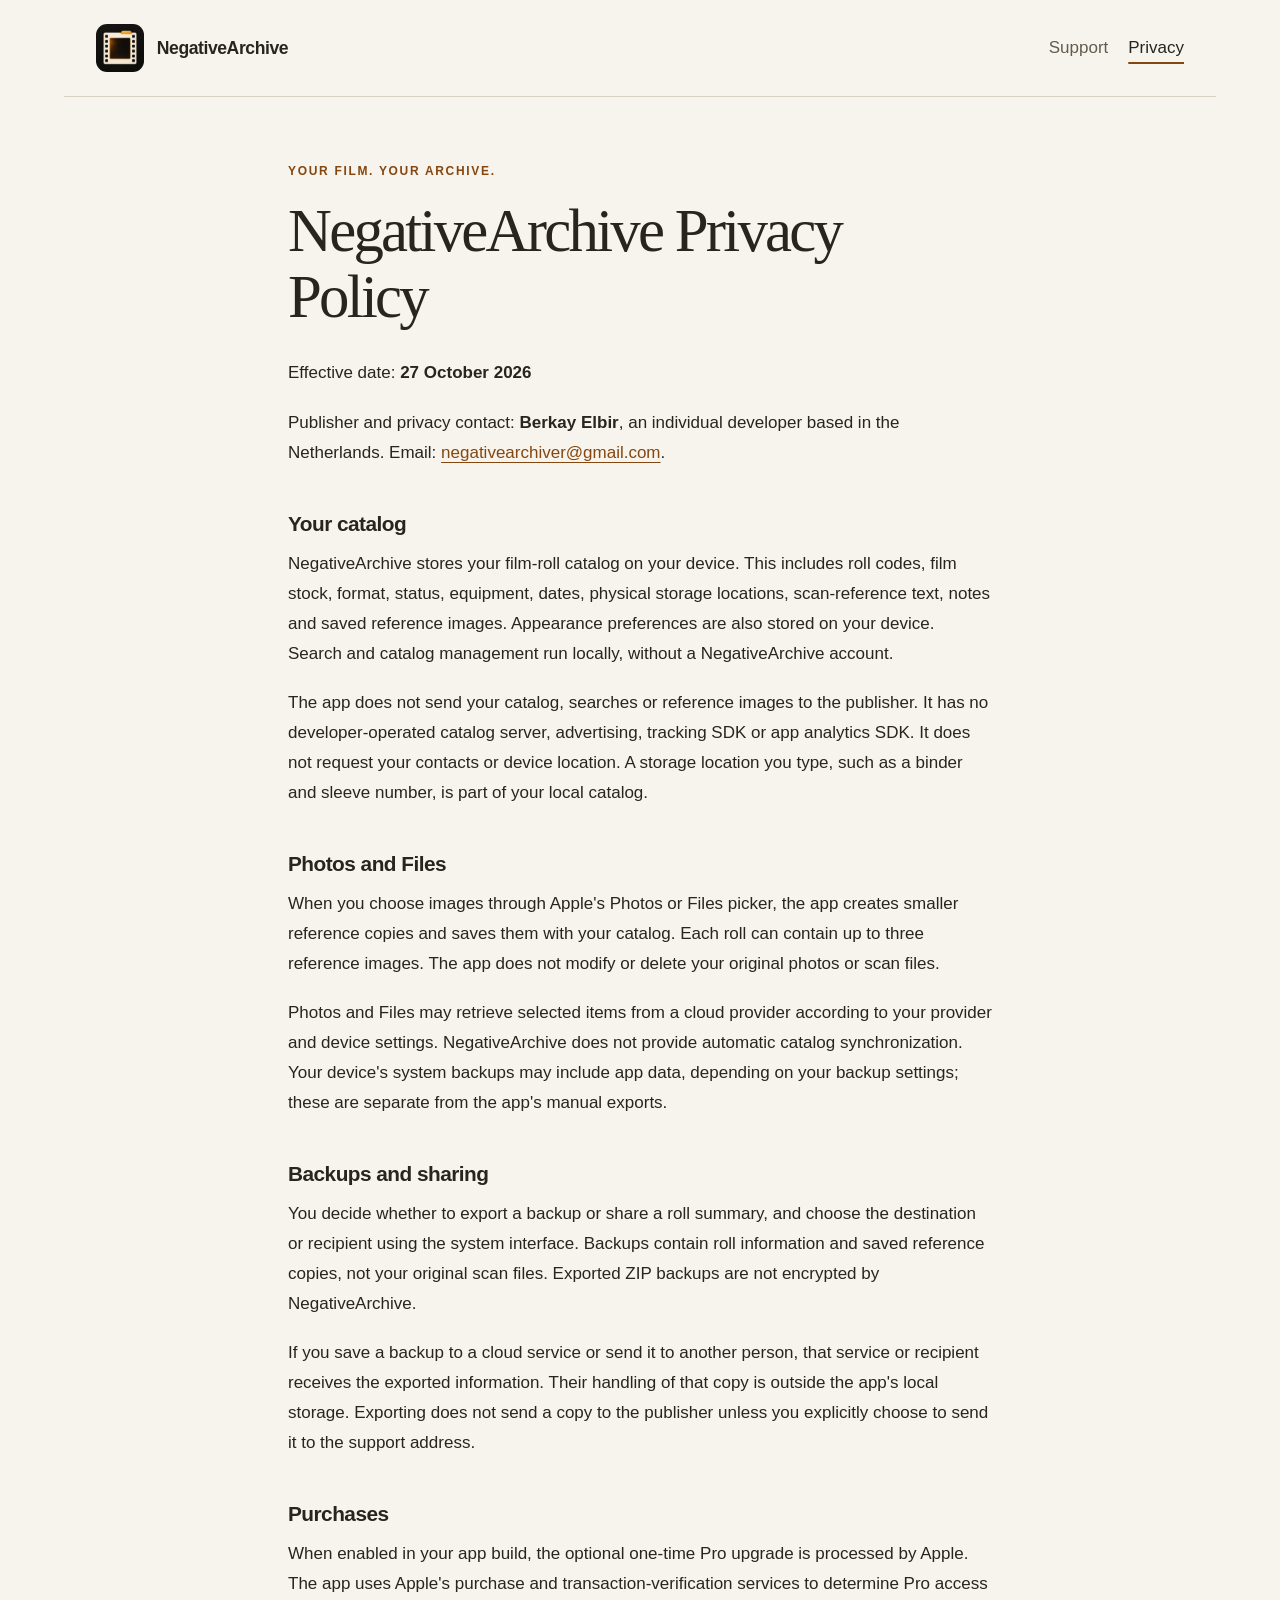
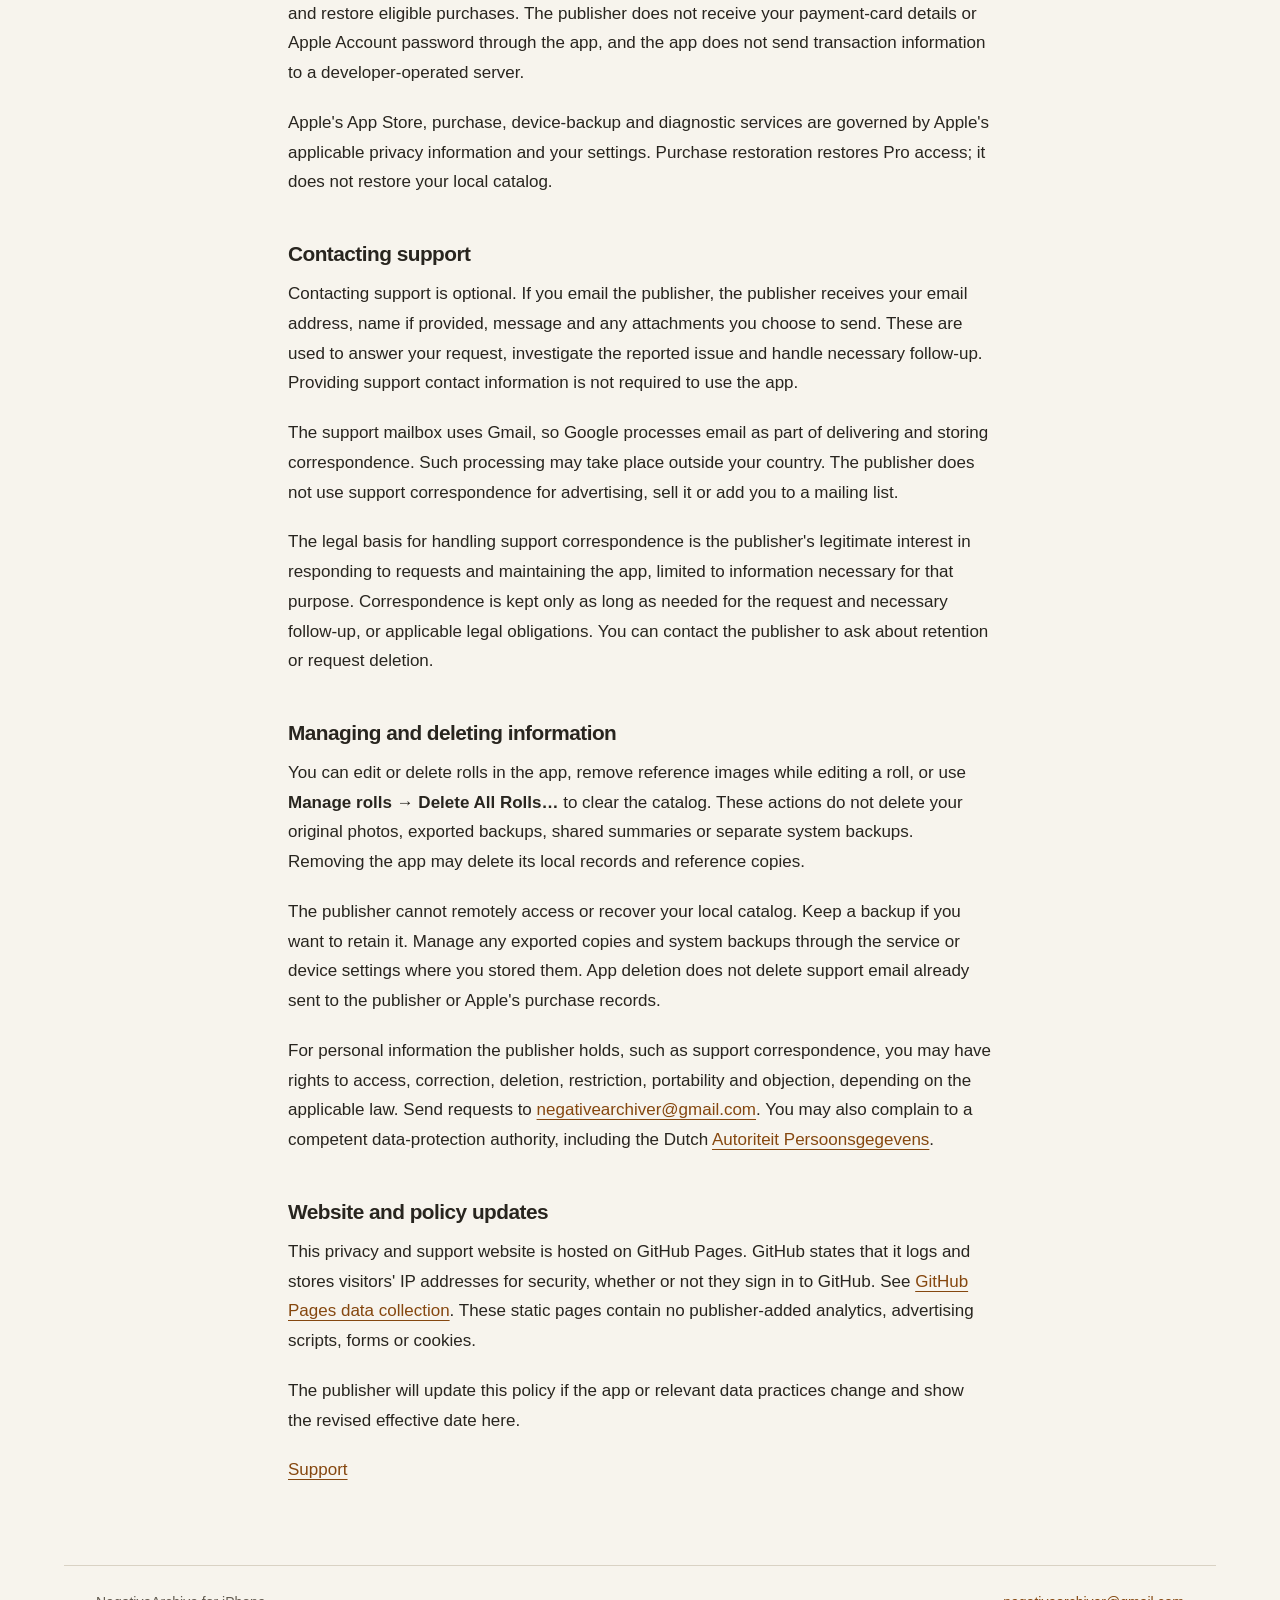
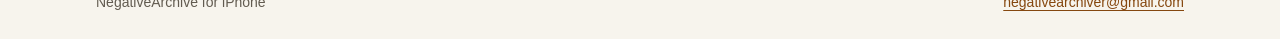
==== privacy.html @ 5b62bf60 "Add support and privacy website" ====
<!doctype html>
<html lang="en">
<head>
  <meta charset="utf-8">
  <meta name="viewport" content="width=device-width, initial-scale=1">
  <meta name="description" content="Privacy Policy for the NegativeArchive iPhone app.">
  <title>Privacy Policy · NegativeArchive</title>
  <link rel="icon" type="image/png" href="assets/app-icon.png">
  <link rel="stylesheet" href="styles.css">
</head>
<body>
  <a class="skip-link" href="#content">Skip to content</a>
  <header class="site-header">
    <a class="brand" href="index.html"><img src="assets/app-icon.png" width="48" height="48" alt=""><span>NegativeArchive</span></a>
    <nav aria-label="Main navigation"><a href="index.html">Support</a><a href="privacy.html" aria-current="page">Privacy</a></nav>
  </header>
  <main id="content" tabindex="-1">
    <p class="eyebrow">Your film. Your archive.</p>
    <article><h1>NegativeArchive Privacy Policy</h1>
<p>Effective date: <strong>27 October 2026</strong></p>
<p>Publisher and privacy contact: <strong>Berkay Elbir</strong>, an individual developer based in the Netherlands. Email: <a href="mailto:negativearchiver@gmail.com">negativearchiver@gmail.com</a>.</p>
<h2>Your catalog</h2>
<p>NegativeArchive stores your film-roll catalog on your device. This includes roll codes, film stock, format, status, equipment, dates, physical storage locations, scan-reference text, notes and saved reference images. Appearance preferences are also stored on your device. Search and catalog management run locally, without a NegativeArchive account.</p>
<p>The app does not send your catalog, searches or reference images to the publisher. It has no developer-operated catalog server, advertising, tracking SDK or app analytics SDK. It does not request your contacts or device location. A storage location you type, such as a binder and sleeve number, is part of your local catalog.</p>
<h2>Photos and Files</h2>
<p>When you choose images through Apple&#x27;s Photos or Files picker, the app creates smaller reference copies and saves them with your catalog. Each roll can contain up to three reference images. The app does not modify or delete your original photos or scan files.</p>
<p>Photos and Files may retrieve selected items from a cloud provider according to your provider and device settings. NegativeArchive does not provide automatic catalog synchronization. Your device&#x27;s system backups may include app data, depending on your backup settings; these are separate from the app&#x27;s manual exports.</p>
<h2>Backups and sharing</h2>
<p>You decide whether to export a backup or share a roll summary, and choose the destination or recipient using the system interface. Backups contain roll information and saved reference copies, not your original scan files. Exported ZIP backups are not encrypted by NegativeArchive.</p>
<p>If you save a backup to a cloud service or send it to another person, that service or recipient receives the exported information. Their handling of that copy is outside the app&#x27;s local storage. Exporting does not send a copy to the publisher unless you explicitly choose to send it to the support address.</p>
<h2>Purchases</h2>
<p>When enabled in your app build, the optional one-time Pro upgrade is processed by Apple. The app uses Apple&#x27;s purchase and transaction-verification services to determine Pro access and restore eligible purchases. The publisher does not receive your payment-card details or Apple Account password through the app, and the app does not send transaction information to a developer-operated server.</p>
<p>Apple&#x27;s App Store, purchase, device-backup and diagnostic services are governed by Apple&#x27;s applicable privacy information and your settings. Purchase restoration restores Pro access; it does not restore your local catalog.</p>
<h2>Contacting support</h2>
<p>Contacting support is optional. If you email the publisher, the publisher receives your email address, name if provided, message and any attachments you choose to send. These are used to answer your request, investigate the reported issue and handle necessary follow-up. Providing support contact information is not required to use the app.</p>
<p>The support mailbox uses Gmail, so Google processes email as part of delivering and storing correspondence. Such processing may take place outside your country. The publisher does not use support correspondence for advertising, sell it or add you to a mailing list.</p>
<p>The legal basis for handling support correspondence is the publisher&#x27;s legitimate interest in responding to requests and maintaining the app, limited to information necessary for that purpose. Correspondence is kept only as long as needed for the request and necessary follow-up, or applicable legal obligations. You can contact the publisher to ask about retention or request deletion.</p>
<h2>Managing and deleting information</h2>
<p>You can edit or delete rolls in the app, remove reference images while editing a roll, or use <strong>Manage rolls → Delete All Rolls…</strong> to clear the catalog. These actions do not delete your original photos, exported backups, shared summaries or separate system backups. Removing the app may delete its local records and reference copies.</p>
<p>The publisher cannot remotely access or recover your local catalog. Keep a backup if you want to retain it. Manage any exported copies and system backups through the service or device settings where you stored them. App deletion does not delete support email already sent to the publisher or Apple&#x27;s purchase records.</p>
<p>For personal information the publisher holds, such as support correspondence, you may have rights to access, correction, deletion, restriction, portability and objection, depending on the applicable law. Send requests to <a href="mailto:negativearchiver@gmail.com">negativearchiver@gmail.com</a>. You may also complain to a competent data-protection authority, including the Dutch <a href="https://autoriteitpersoonsgegevens.nl/en">Autoriteit Persoonsgegevens</a>.</p>
<h2>Website and policy updates</h2>
<p>This privacy and support website is hosted on GitHub Pages. GitHub states that it logs and stores visitors&#x27; IP addresses for security, whether or not they sign in to GitHub. See <a href="https://docs.github.com/en/pages/getting-started-with-github-pages/what-is-github-pages/#data-collection">GitHub Pages data collection</a>. These static pages contain no publisher-added analytics, advertising scripts, forms or cookies.</p>
<p>The publisher will update this policy if the app or relevant data practices change and show the revised effective date here.</p>
<p><a href="index.html">Support</a></p></article>
  </main>
  <footer class="site-footer"><span>NegativeArchive for iPhone</span><a href="mailto:negativearchiver@gmail.com">negativearchiver@gmail.com</a></footer>
</body>
</html>
---- styles.css ----
:root {
  color-scheme: light;
  --paper: #f7f4ed;
  --ink: #28251f;
  --muted: #625b50;
  --accent: #85470f;
  --line: #d9d2c4;
  font-family: -apple-system, BlinkMacSystemFont, "Segoe UI", sans-serif;
  color: var(--ink);
  background: var(--paper);
  font-synthesis: none;
  -webkit-text-size-adjust: 100%;
}
* { box-sizing: border-box; }
body { margin: 0; font-size: 1.0625rem; line-height: 1.75; }
a { color: var(--accent); text-underline-offset: .22em; overflow-wrap: anywhere; }
a:hover { text-decoration-thickness: .13em; }
a:focus-visible { outline: 3px solid var(--accent); outline-offset: 5px; border-radius: 2px; }
.site-header, .site-footer { max-width: 72rem; margin: auto; padding: 1.5rem 2rem; display: flex; align-items: center; justify-content: space-between; gap: 1.5rem; }
.site-header { border-bottom: 1px solid var(--line); }
.brand { display: flex; align-items: center; gap: .8rem; text-decoration: none; color: var(--ink); font-size: 1.1rem; font-weight: 650; letter-spacing: -.025em; }
.brand img { width: 48px; height: 48px; border-radius: 11px; }
nav { display: flex; gap: 1.25rem; }
nav a { min-height: 44px; display: inline-flex; align-items: center; color: var(--muted); text-decoration: none; }
nav a[aria-current] { color: var(--ink); text-decoration: underline; text-decoration-color: var(--accent); text-decoration-thickness: 2px; text-underline-offset: .5em; }
main { max-width: 48rem; margin: 4rem auto 5rem; padding: 0 2rem; outline: none; }
.eyebrow { font-size: .75rem; font-weight: 650; text-transform: uppercase; letter-spacing: .14em; color: var(--accent); margin: 0 0 1rem; }
h1 { font-family: Georgia, "Times New Roman", serif; font-size: clamp(2.3rem, 6vw, 3.8rem); line-height: 1.08; font-weight: 500; letter-spacing: -.045em; margin: 0 0 1.8rem; }
h2 { font-size: 1.3rem; line-height: 1.4; letter-spacing: -.025em; margin: 2.6rem 0 .7rem; }
p { margin: 0 0 1.25rem; }
strong { font-weight: 650; }
.draft-note { border-left: 3px solid var(--accent); padding: .8rem 1rem; margin-bottom: 1.75rem; background: #ede5d6; font-size: .9rem; color: #514432; }
.site-footer { border-top: 1px solid var(--line); font-size: .875rem; color: var(--muted); flex-wrap: wrap; }
.skip-link { position: absolute; top: -10rem; left: 1rem; background: var(--paper); padding: .75rem 1rem; z-index: 1; }
.skip-link:focus { top: 1rem; }
@media (max-width: 540px) {
  .site-header { align-items: flex-start; flex-direction: column; gap: .5rem; }
  .site-header, .site-footer { padding: 1rem 1.25rem; }
  main { margin: 2.5rem auto 3rem; padding: 0 1.25rem; }
  h1 { max-width: 12ch; }
  nav { gap: 1.5rem; }
}
@media print {
  .site-header, .site-footer, .skip-link { display: none; }
  main { max-width: none; margin: 0; padding: 0; }
  :root { background: white; color: black; }
}
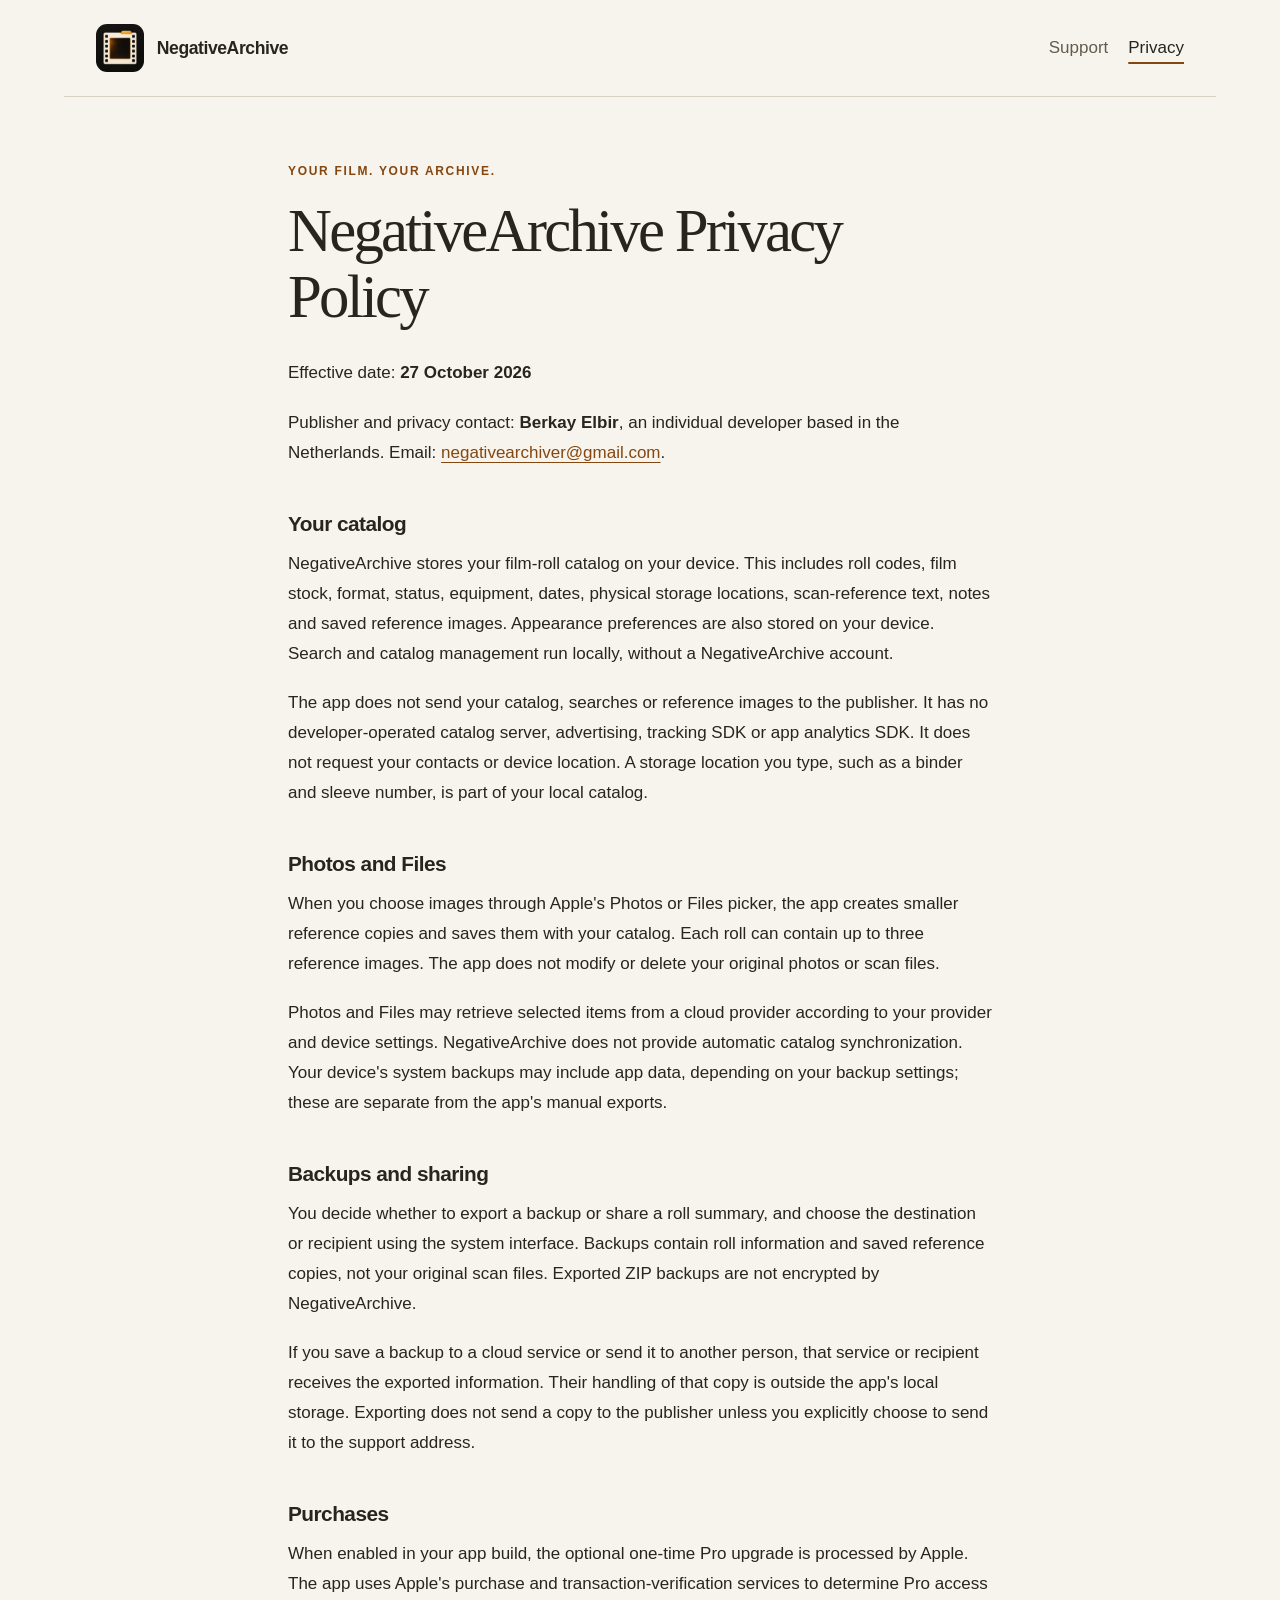
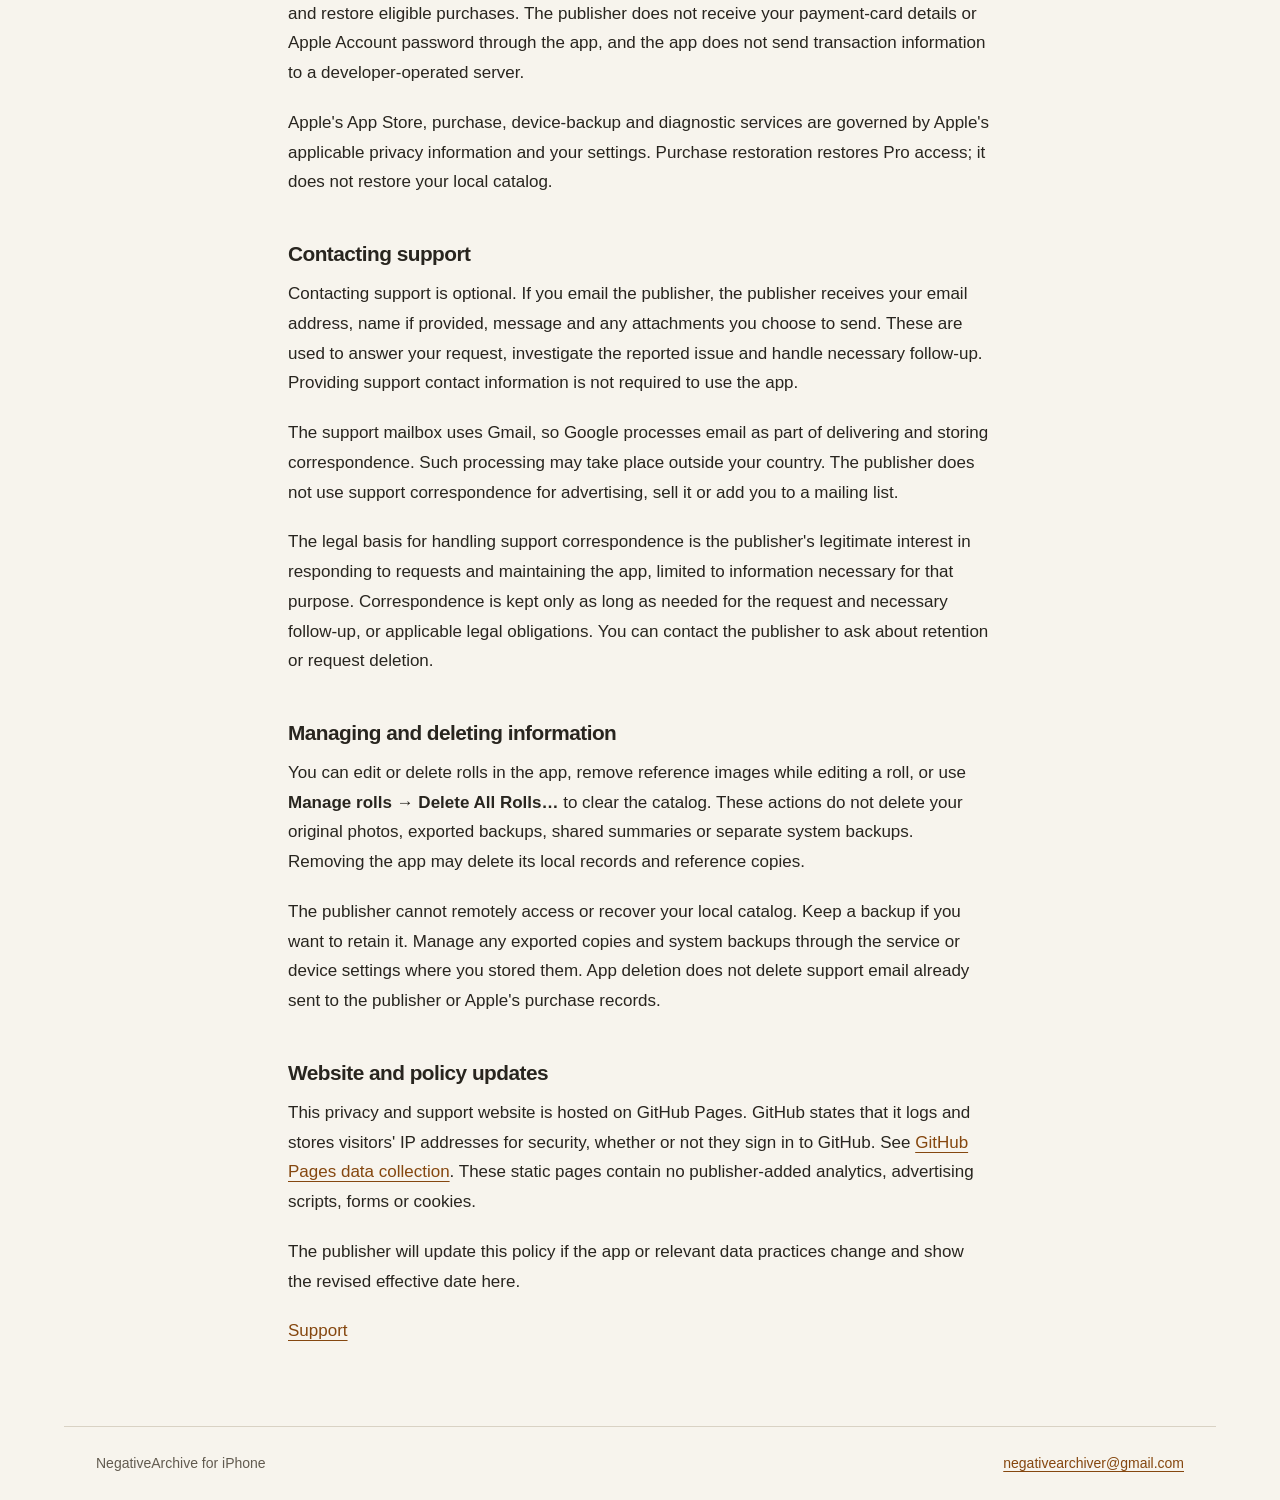
==== commit b91088ca: "privacy file updated" ====
--- a/privacy.html
+++ b/privacy.html
@@ -38,7 +38,6 @@
 <h2>Managing and deleting information</h2>
 <p>You can edit or delete rolls in the app, remove reference images while editing a roll, or use <strong>Manage rolls → Delete All Rolls…</strong> to clear the catalog. These actions do not delete your original photos, exported backups, shared summaries or separate system backups. Removing the app may delete its local records and reference copies.</p>
 <p>The publisher cannot remotely access or recover your local catalog. Keep a backup if you want to retain it. Manage any exported copies and system backups through the service or device settings where you stored them. App deletion does not delete support email already sent to the publisher or Apple&#x27;s purchase records.</p>
-<p>For personal information the publisher holds, such as support correspondence, you may have rights to access, correction, deletion, restriction, portability and objection, depending on the applicable law. Send requests to <a href="mailto:negativearchiver@gmail.com">negativearchiver@gmail.com</a>. You may also complain to a competent data-protection authority, including the Dutch <a href="https://autoriteitpersoonsgegevens.nl/en">Autoriteit Persoonsgegevens</a>.</p>
 <h2>Website and policy updates</h2>
 <p>This privacy and support website is hosted on GitHub Pages. GitHub states that it logs and stores visitors&#x27; IP addresses for security, whether or not they sign in to GitHub. See <a href="https://docs.github.com/en/pages/getting-started-with-github-pages/what-is-github-pages/#data-collection">GitHub Pages data collection</a>. These static pages contain no publisher-added analytics, advertising scripts, forms or cookies.</p>
 <p>The publisher will update this policy if the app or relevant data practices change and show the revised effective date here.</p>
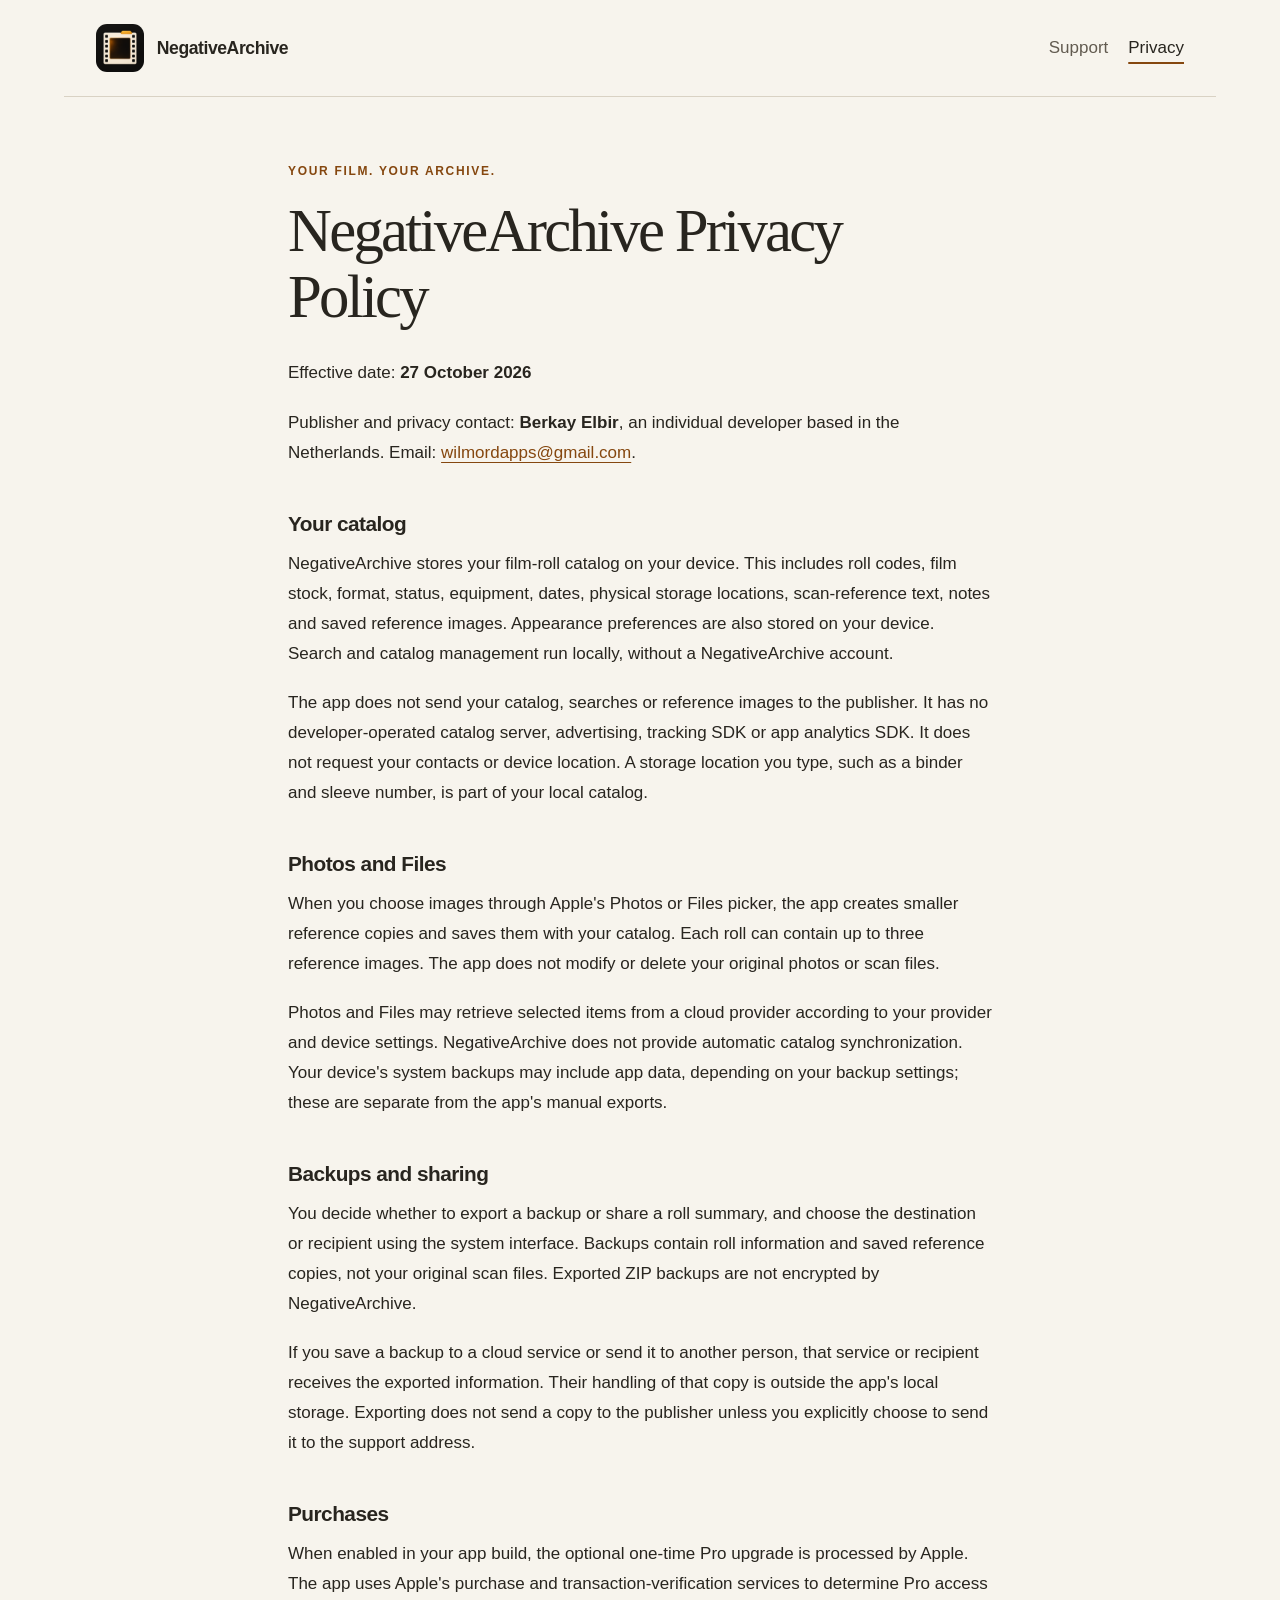
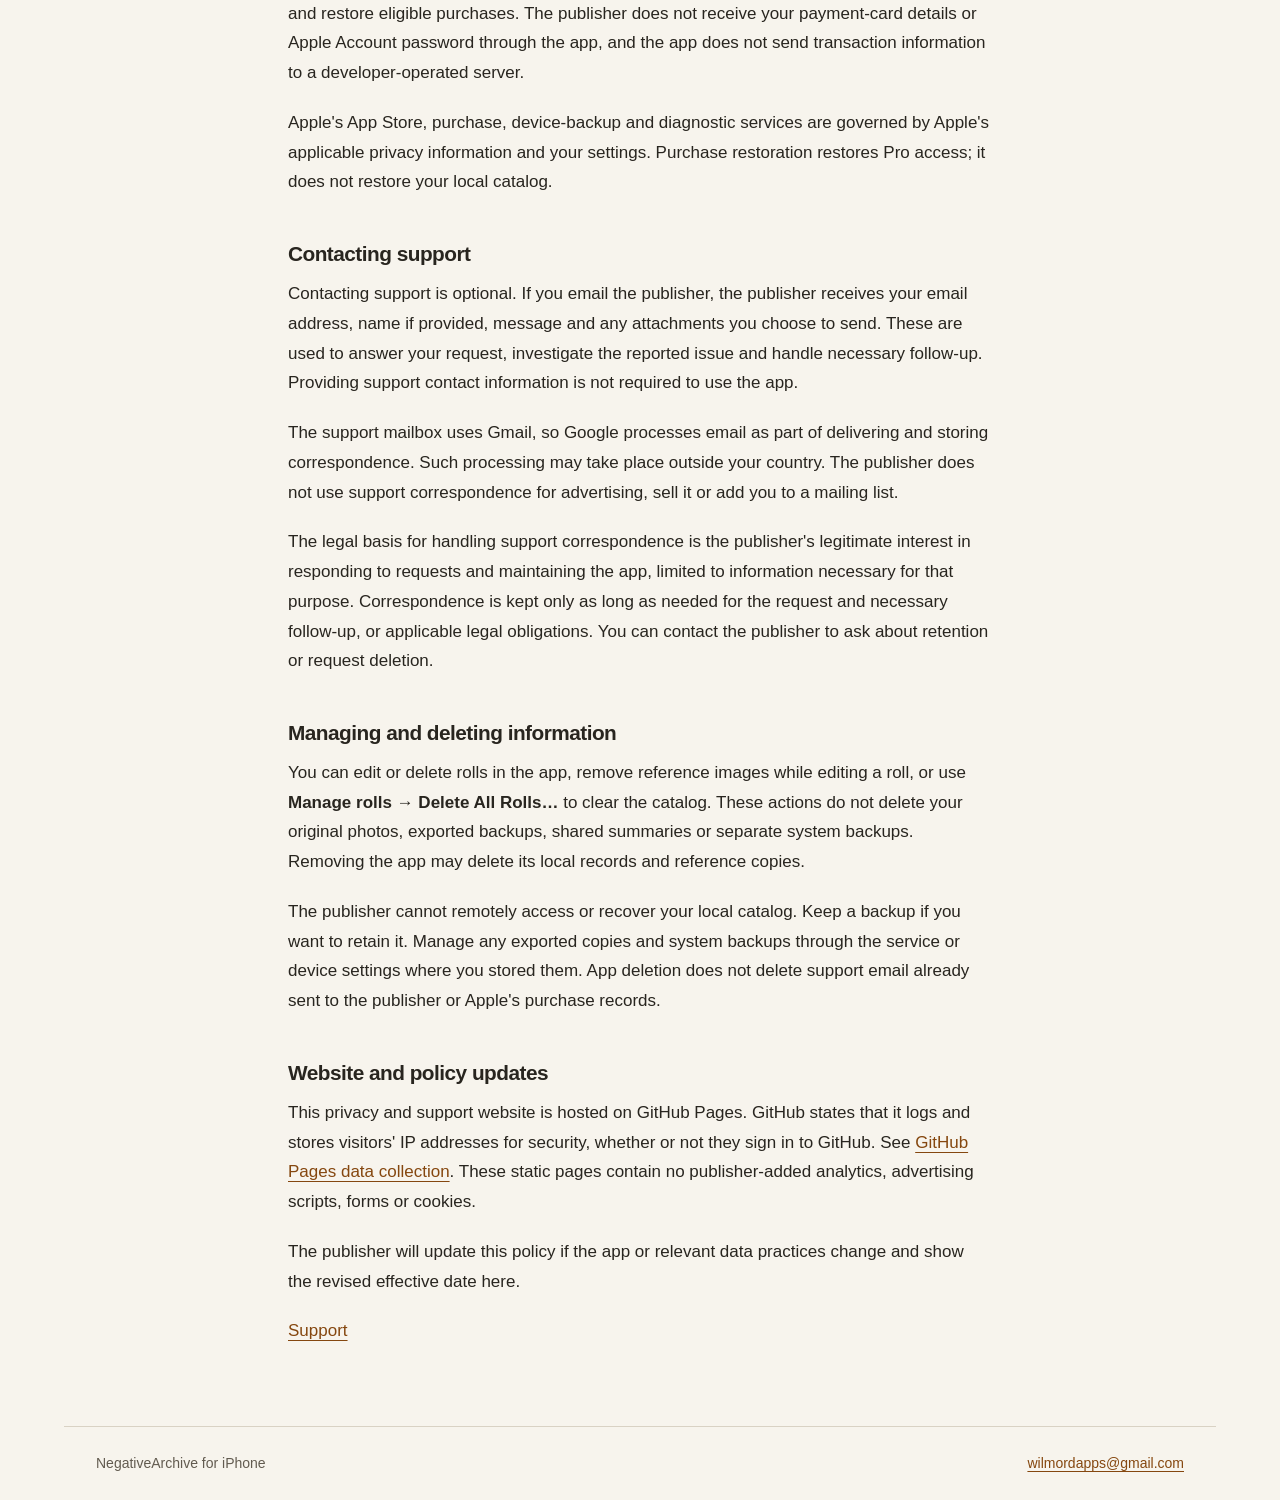
==== commit fa5918e8: "Update shared app support email" ====
--- a/privacy.html
+++ b/privacy.html
@@ -18,7 +18,7 @@
     <p class="eyebrow">Your film. Your archive.</p>
     <article><h1>NegativeArchive Privacy Policy</h1>
 <p>Effective date: <strong>27 October 2026</strong></p>
-<p>Publisher and privacy contact: <strong>Berkay Elbir</strong>, an individual developer based in the Netherlands. Email: <a href="mailto:negativearchiver@gmail.com">negativearchiver@gmail.com</a>.</p>
+<p>Publisher and privacy contact: <strong>Berkay Elbir</strong>, an individual developer based in the Netherlands. Email: <a href="mailto:wilmordapps@gmail.com">wilmordapps@gmail.com</a>.</p>
 <h2>Your catalog</h2>
 <p>NegativeArchive stores your film-roll catalog on your device. This includes roll codes, film stock, format, status, equipment, dates, physical storage locations, scan-reference text, notes and saved reference images. Appearance preferences are also stored on your device. Search and catalog management run locally, without a NegativeArchive account.</p>
 <p>The app does not send your catalog, searches or reference images to the publisher. It has no developer-operated catalog server, advertising, tracking SDK or app analytics SDK. It does not request your contacts or device location. A storage location you type, such as a binder and sleeve number, is part of your local catalog.</p>
@@ -43,6 +43,6 @@
 <p>The publisher will update this policy if the app or relevant data practices change and show the revised effective date here.</p>
 <p><a href="index.html">Support</a></p></article>
   </main>
-  <footer class="site-footer"><span>NegativeArchive for iPhone</span><a href="mailto:negativearchiver@gmail.com">negativearchiver@gmail.com</a></footer>
+  <footer class="site-footer"><span>NegativeArchive for iPhone</span><a href="mailto:wilmordapps@gmail.com">wilmordapps@gmail.com</a></footer>
 </body>
 </html>
